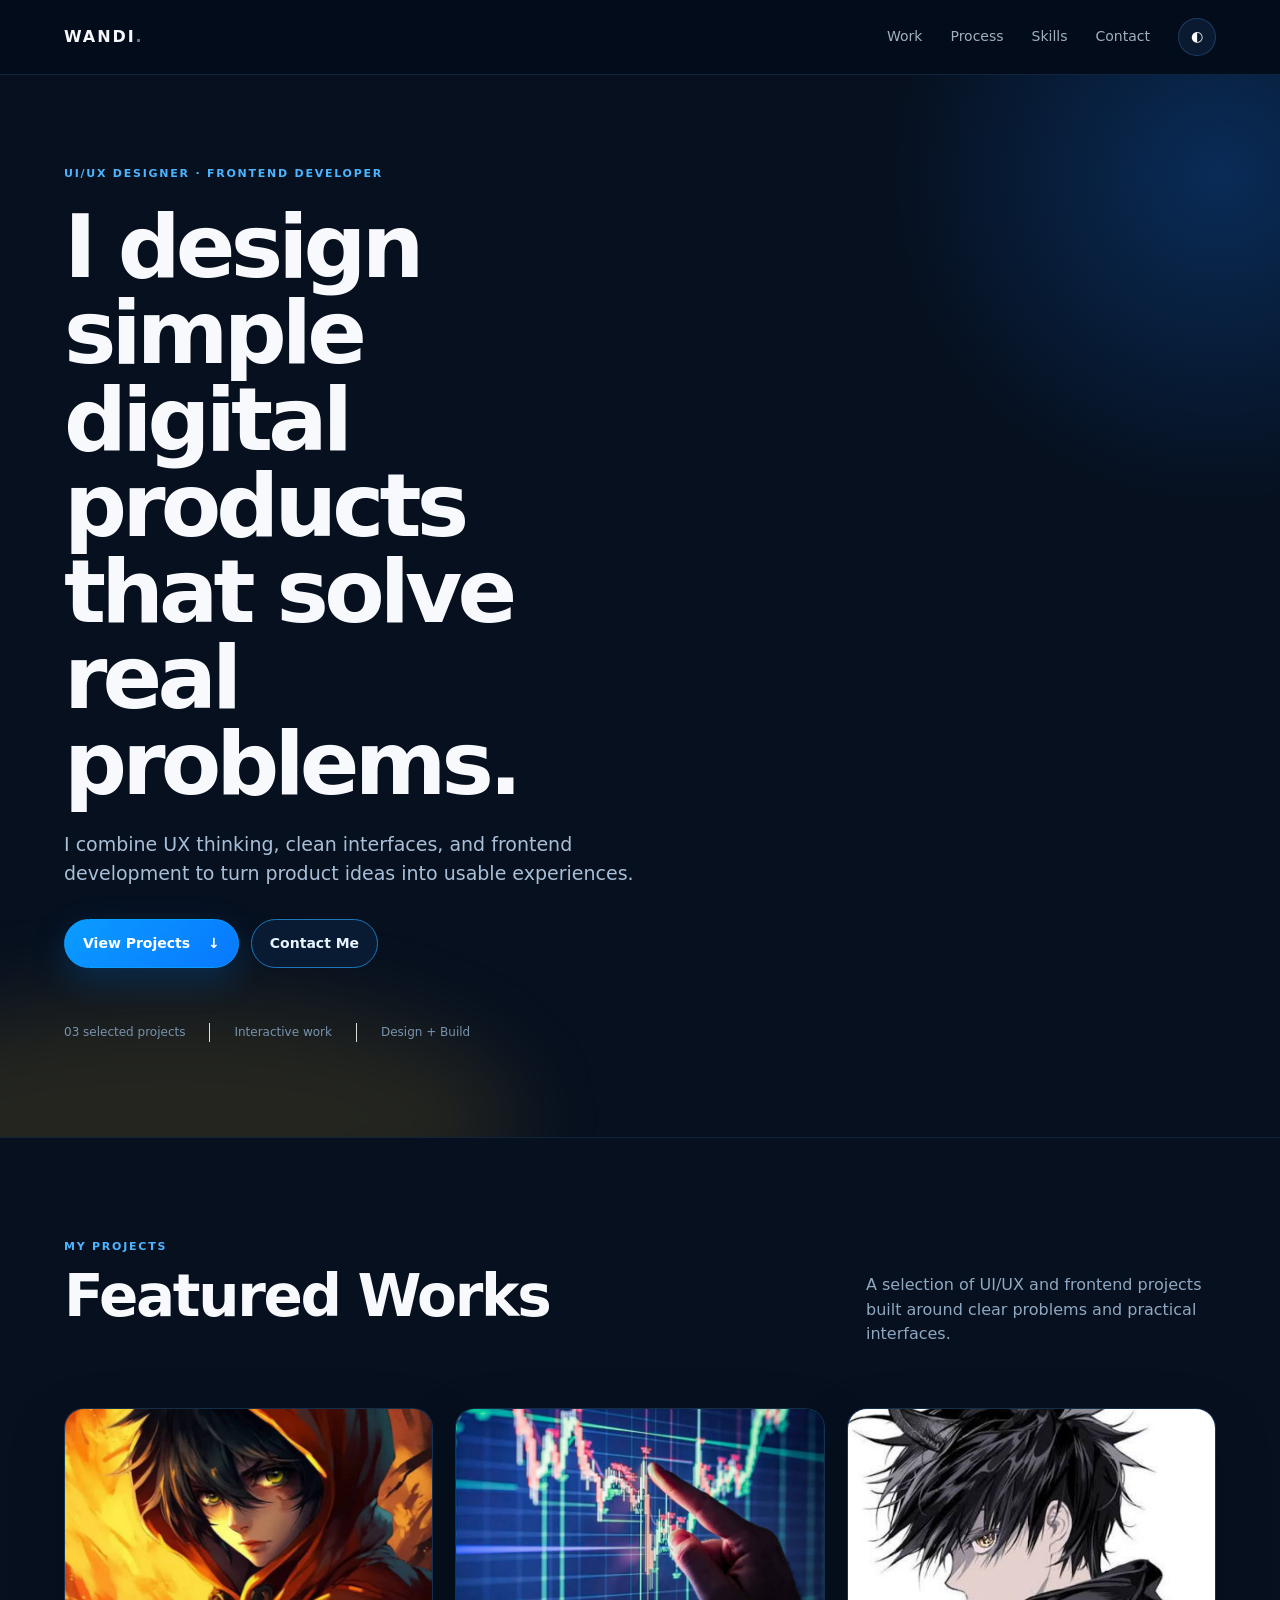
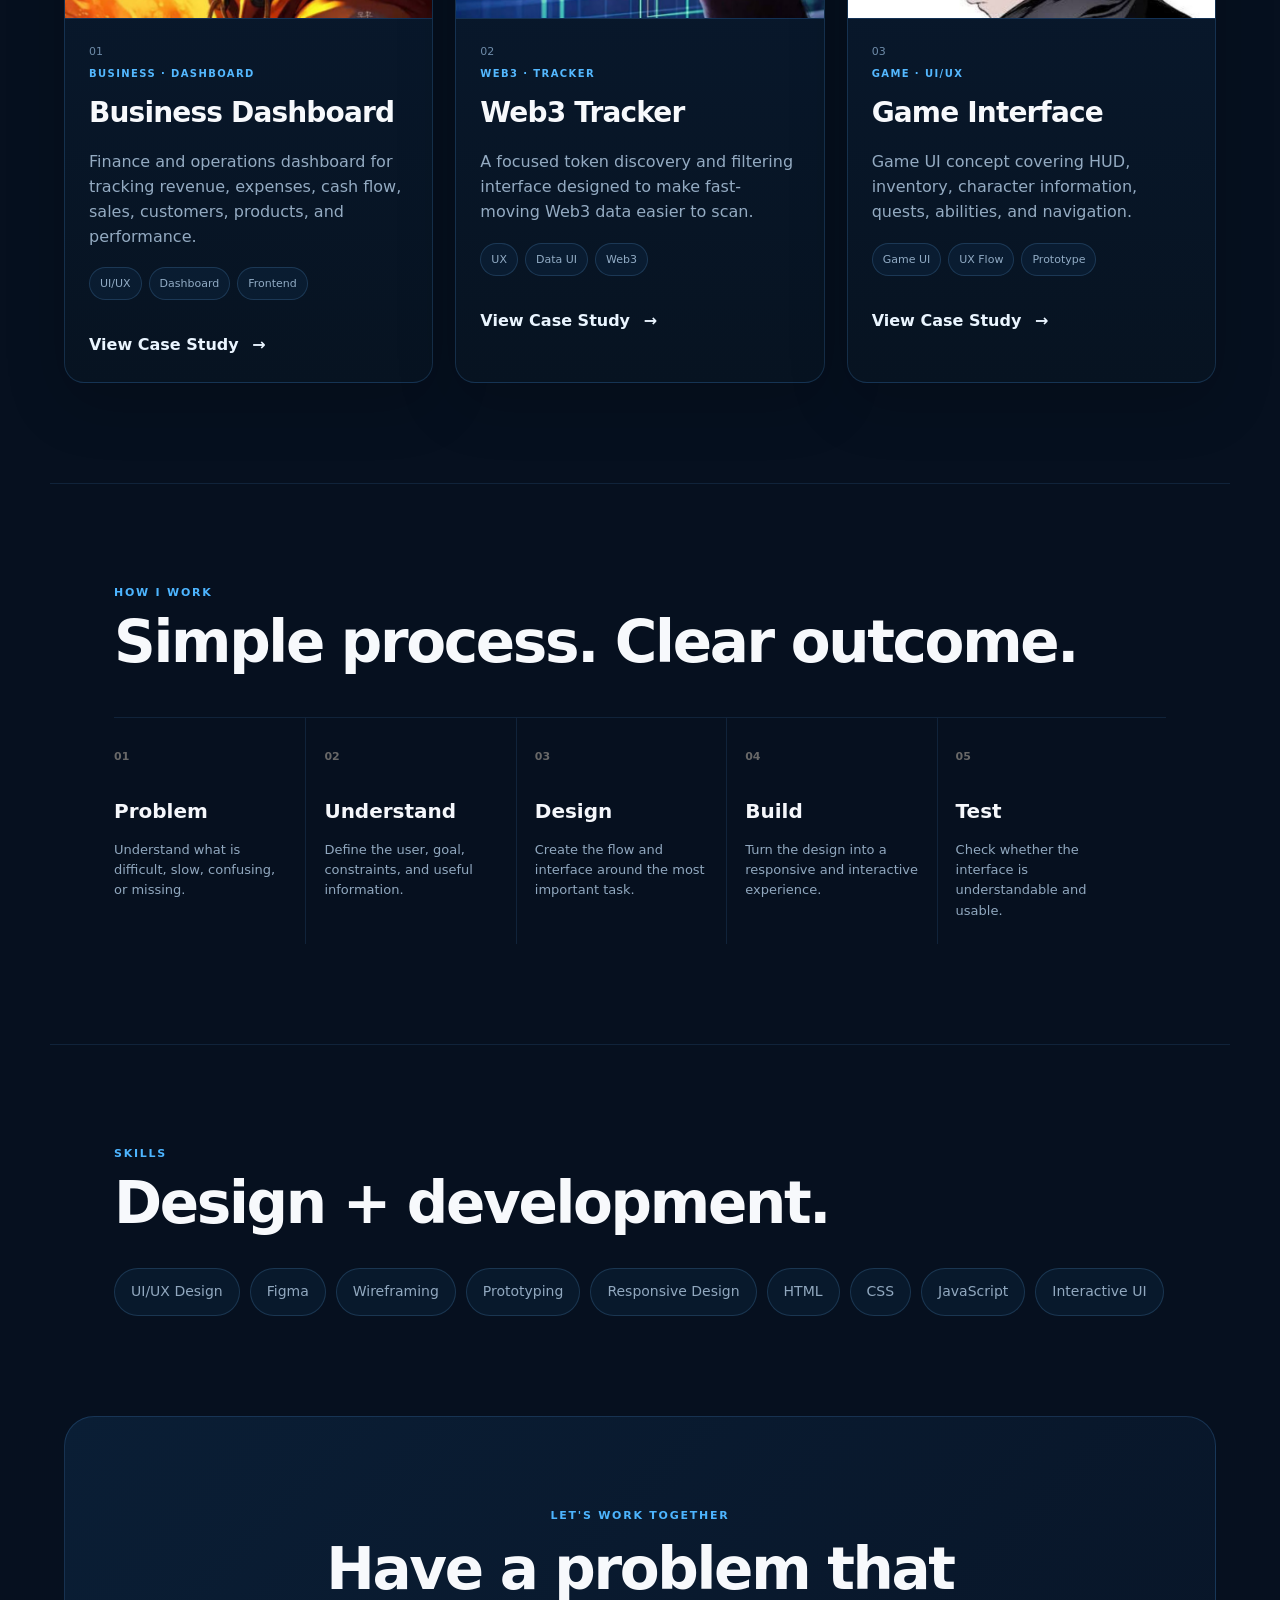
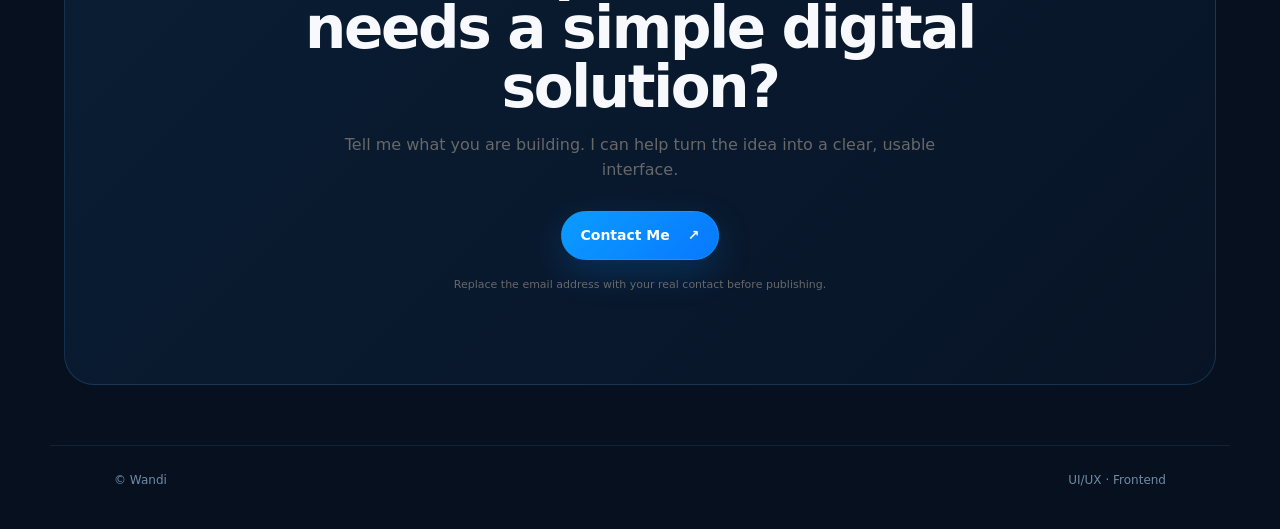
==== uiux-portfolio/index.html @ fa4d6c48 "Add interactive UI UX portfolio and project demos" ====
<!DOCTYPE html>
<html lang="en">
<head>
  <meta charset="UTF-8">
  <meta name="viewport" content="width=device-width, initial-scale=1.0">
  <meta name="description" content="Wandi — UI/UX Designer & Frontend Developer portfolio.">
  <title>Wandi — UI/UX Designer & Frontend Developer</title>
  <link rel="stylesheet" href="style.css">
</head>
<body>
  <header class="site-header">
    <a class="logo" href="#top">WANDI<span>.</span></a>
    <button class="menu-toggle" aria-label="Open menu" aria-expanded="false">☰</button>
    <nav class="nav" aria-label="Main navigation">
      <a href="#work">Work</a>
      <a href="#process">Process</a>
      <a href="#skills">Skills</a>
      <a href="#contact">Contact</a>
      <button id="themeToggle" class="theme-toggle" type="button" aria-label="Toggle theme">◐</button>
    </nav>
  </header>

  <main id="top">
    <section class="hero">
      <div class="hero-content">
        <div class="eyebrow">UI/UX DESIGNER · FRONTEND DEVELOPER</div>
        <h1>I design simple digital products that solve real problems.</h1>
        <p class="hero-copy">I combine UX thinking, clean interfaces, and frontend development to turn product ideas into usable experiences.</p>
        <div class="actions">
          <a class="btn primary" href="#work">View Projects <span>↓</span></a>
          <a class="btn secondary" href="#contact">Contact Me</a>
        </div>
        <div class="proof-strip">
          <span>03 selected projects</span>
          <span>Interactive work</span>
          <span>Design + Build</span>
        </div>
      </div>

      <div class="hero-visual" aria-label="Portfolio visual gallery">
        <div class="hero-gallery">
          <div class="hero-image hero-image-main"><img src="assets/hero-blue-gold-1.jpg" alt="Blue and gold abstract design" loading="eager"></div>
          <div class="hero-image hero-image-two"><img src="assets/hero-blue-gold-2.jpg" alt="Blue and gold flowing abstract design" loading="eager"></div>
          <div class="hero-image hero-image-three"><img src="assets/hero-blue-gold-3.jpg" alt="Light blue and gold abstract design" loading="eager"></div>
          <div class="hero-image hero-image-four"><img src="assets/hero-blue-gold-4.jpg" alt="Dark blue and gold wave design" loading="eager"></div>
        </div>
      </div>
    </section>

    <section id="work" class="section work-section">
      <div class="section-head">
        <div>
          <div class="eyebrow">MY PROJECTS</div>
          <h2>Featured Works</h2>
        </div>
        <p>A selection of UI/UX and frontend projects built around clear problems and practical interfaces.</p>
      </div>
      <div class="project-grid">
        <article class="project-card">
          <div class="project-image"><img src="assets/business-dashboard.jpg?v=3" alt="Business Dashboard project preview" loading="lazy"></div>
          <div class="project-card-body">
            <div class="project-number">01</div><div class="project-meta">BUSINESS · DASHBOARD</div>
            <h3>Business Dashboard</h3>
            <p>Finance and operations dashboard for tracking revenue, expenses, cash flow, sales, customers, products, and performance.</p>
            <div class="tags"><span>UI/UX</span><span>Dashboard</span><span>Frontend</span></div>
            <button class="text-btn project-open" data-project="business">View Case Study <span>→</span></button>
          </div>
        </article>
        <article class="project-card">
          <div class="project-image"><img src="assets/web3-tracker.jpg?v=3" alt="Web3 Tracker project preview" loading="lazy"></div>
          <div class="project-card-body">
            <div class="project-number">02</div><div class="project-meta">WEB3 · TRACKER</div>
            <h3>Web3 Tracker</h3>
            <p>A focused token discovery and filtering interface designed to make fast-moving Web3 data easier to scan.</p>
            <div class="tags"><span>UX</span><span>Data UI</span><span>Web3</span></div>
            <button class="text-btn project-open" data-project="web3">View Case Study <span>→</span></button>
          </div>
        </article>
        <article class="project-card">
          <div class="project-image"><img src="assets/game-interface.jpg?v=3" alt="Game Interface project preview" loading="lazy"></div>
          <div class="project-card-body">
            <div class="project-number">03</div><div class="project-meta">GAME · UI/UX</div>
            <h3>Game Interface</h3>
            <p>Game UI concept covering HUD, inventory, character information, quests, abilities, and navigation.</p>
            <div class="tags"><span>Game UI</span><span>UX Flow</span><span>Prototype</span></div>
            <button class="text-btn project-open" data-project="game">View Case Study <span>→</span></button>
          </div>
        </article>
      </div>
    </section>

    <section id="process" class="section process-section">
      <div class="eyebrow">HOW I WORK</div><h2>Simple process. Clear outcome.</h2>
      <div class="process-grid">
        <div><b>01</b><h3>Problem</h3><p>Understand what is difficult, slow, confusing, or missing.</p></div>
        <div><b>02</b><h3>Understand</h3><p>Define the user, goal, constraints, and useful information.</p></div>
        <div><b>03</b><h3>Design</h3><p>Create the flow and interface around the most important task.</p></div>
        <div><b>04</b><h3>Build</h3><p>Turn the design into a responsive and interactive experience.</p></div>
        <div><b>05</b><h3>Test</h3><p>Check whether the interface is understandable and usable.</p></div>
      </div>
    </section>

    <section id="skills" class="section skills-section">
      <div class="eyebrow">SKILLS</div><h2>Design + development.</h2>
      <div class="skill-list">
        <span>UI/UX Design</span><span>Figma</span><span>Wireframing</span><span>Prototyping</span><span>Responsive Design</span><span>HTML</span><span>CSS</span><span>JavaScript</span><span>Interactive UI</span>
      </div>
    </section>

    <section id="contact" class="contact">
      <div class="eyebrow">LET'S WORK TOGETHER</div><h2>Have a problem that needs a simple digital solution?</h2>
      <p>Tell me what you are building. I can help turn the idea into a clear, usable interface.</p>
      <a class="btn primary" href="mailto:your-email@example.com">Contact Me <span>↗</span></a>
      <small>Replace the email address with your real contact before publishing.</small>
    </section>
  </main>

  <footer><span>© <span id="year"></span> Wandi</span><span>UI/UX · Frontend</span></footer>

  <div class="modal" id="projectModal" aria-hidden="true">
    <div class="modal-backdrop" data-close></div>
    <div class="modal-panel" role="dialog" aria-modal="true" aria-labelledby="modalTitle">
      <button class="modal-close" data-close aria-label="Close">×</button>
      <div class="eyebrow" id="modalType"></div><h2 id="modalTitle"></h2>
      <div class="case-grid">
        <div><span>PROBLEM</span><p id="modalProblem"></p></div><div><span>SOLUTION</span><p id="modalSolution"></p></div>
        <div><span>WHAT I BUILT</span><p id="modalBuilt"></p></div><div><span>EVIDENCE</span><p id="modalEvidence"></p></div>
      </div>
      <a id="modalDemo" class="btn primary" href="#" target="_blank" rel="noopener">Open Demo ↗</a>
    </div>
  </div>
  <script src="script.js"></script>
</body>
</html>
---- uiux-portfolio/style.css ----
*{box-sizing:border-box}
:root{--bg:#f7f7f5;--surface:#fff;--text:#111;--muted:#686868;--line:#deded8;--accent:#111;--shadow:0 20px 60px rgba(0,0,0,.08)}
body.dark{--bg:#0d0d0d;--surface:#151515;--text:#f5f5f2;--muted:#a5a5a0;--line:#30302e;--accent:#f5f5f2;--shadow:0 20px 60px rgba(0,0,0,.35)}
html{scroll-behavior:smooth}body{margin:0;background:var(--bg);color:var(--text);font-family:Inter,ui-sans-serif,system-ui,-apple-system,BlinkMacSystemFont,"Segoe UI",sans-serif;line-height:1.55;transition:background .25s,color .25s}a{color:inherit;text-decoration:none}button{font:inherit;color:inherit}
.site-header{position:sticky;top:0;z-index:20;display:flex;align-items:center;justify-content:space-between;padding:18px 5vw;border-bottom:1px solid var(--line);background:color-mix(in srgb,var(--bg) 88%,transparent);backdrop-filter:blur(14px)}.logo{font-weight:900;letter-spacing:.12em}.logo span{opacity:.45}.nav{display:flex;align-items:center;gap:28px;font-size:14px}.nav a{opacity:.75}.nav a:hover{opacity:1}.theme-toggle,.menu-toggle{border:1px solid var(--line);background:var(--surface);border-radius:50%;width:38px;height:38px;cursor:pointer}.menu-toggle{display:none}
.hero{max-width:1180px;margin:auto;padding:80px 5vw 70px;min-height:78vh;display:grid;grid-template-columns:minmax(0,1.05fr) minmax(360px,.95fr);gap:55px;align-items:center}.hero-content{min-width:0}.hero h1{font-size:clamp(48px,7vw,86px);line-height:.98;letter-spacing:-.055em;max-width:900px;margin:22px 0}.hero-copy{font-size:19px;color:var(--muted);max-width:650px}.actions{display:flex;gap:12px;margin:30px 0}.btn{display:inline-flex;align-items:center;gap:18px;border:1px solid var(--line);padding:13px 18px;border-radius:999px;font-weight:700;font-size:14px;cursor:pointer}.btn.primary{background:var(--accent);color:var(--bg);border-color:var(--accent)}.btn.secondary{background:var(--surface)}.proof-strip{display:flex;gap:24px;margin-top:55px;color:var(--muted);font-size:12px}.proof-strip span+span{padding-left:24px;border-left:1px solid var(--line)}
.hero-visual{display:flex;align-items:center;justify-content:center;min-width:0}.hero-gallery{width:min(100%,520px);aspect-ratio:1/1;position:relative}.hero-image{position:absolute;overflow:hidden;border:7px solid var(--bg);border-radius:24px;box-shadow:0 24px 60px rgba(0,0,0,.18);background:#0b2c67;transition:transform .25s,box-shadow .25s}.hero-image img{width:100%;height:100%;display:block;object-fit:cover}.hero-image-main{width:72%;height:70%;left:0;top:8%;transform:rotate(-3deg);z-index:2}.hero-image-two{width:62%;height:60%;right:0;top:0;transform:rotate(5deg);z-index:1}.hero-image-three{width:58%;height:57%;left:7%;bottom:0;transform:rotate(3deg);z-index:3}.hero-image-four{width:62%;height:54%;right:0;bottom:3%;transform:rotate(-5deg);z-index:4}.hero-gallery:hover .hero-image-main{transform:rotate(-2deg) translateY(-4px)}.hero-gallery:hover .hero-image-two{transform:rotate(4deg) translateY(-5px)}.hero-gallery:hover .hero-image-three{transform:rotate(2deg) translateY(4px)}.hero-gallery:hover .hero-image-four{transform:rotate(-4deg) translateY(3px)}
.eyebrow{font-size:11px;letter-spacing:.16em;font-weight:800;color:var(--muted)}.section{max-width:1180px;margin:auto;padding:100px 5vw}.section-head{display:flex;justify-content:space-between;gap:50px;margin-bottom:45px}.section h2,.contact h2{font-size:clamp(34px,5vw,58px);line-height:1.02;letter-spacing:-.04em;margin:12px 0}.section-head>p{max-width:350px;color:var(--muted);margin-top:35px}
.project-grid{display:grid;grid-template-columns:repeat(2,1fr);gap:18px}.project-card{min-height:420px;background:var(--surface);border:1px solid var(--line);padding:30px;display:flex;flex-direction:column;border-radius:22px;transition:transform .2s,box-shadow .2s}.project-card:hover{transform:translateY(-5px);box-shadow:var(--shadow)}.project-card.featured{grid-column:span 2;min-height:460px}.project-number{font-size:12px;color:var(--muted)}.project-meta{font-size:11px;letter-spacing:.13em;font-weight:800;color:var(--muted);margin-top:auto}.project-card h3{font-size:34px;letter-spacing:-.03em;margin:10px 0}.project-card p{color:var(--muted);max-width:650px}.tags{display:flex;gap:7px;flex-wrap:wrap;margin:18px 0}.tags span,.skill-list span{border:1px solid var(--line);padding:7px 10px;border-radius:999px;font-size:11px;color:var(--muted)}.text-btn{align-self:flex-start;border:0;background:none;padding:0;margin-top:15px;font-weight:800;cursor:pointer}.text-btn span{margin-left:8px}
.process-section{border-top:1px solid var(--line)}.process-grid{display:grid;grid-template-columns:repeat(5,1fr);border-top:1px solid var(--line);margin-top:45px}.process-grid>div{padding:25px 18px 10px 0;border-right:1px solid var(--line);margin-right:18px}.process-grid>div:last-child{border-right:0}.process-grid b{font-size:11px;color:var(--muted)}.process-grid h3{font-size:20px;margin:28px 0 8px}.process-grid p{font-size:13px;color:var(--muted)}.skill-list{display:flex;flex-wrap:wrap;gap:10px;margin-top:35px}.skill-list span{font-size:14px;padding:12px 16px}.contact{margin:0 5vw 60px;padding:90px 8%;background:var(--surface);border:1px solid var(--line);border-radius:30px;text-align:center}.contact h2{max-width:800px;margin:16px auto}.contact p{color:var(--muted);max-width:600px;margin:0 auto 28px}.contact small{display:block;color:var(--muted);margin-top:16px;font-size:11px}footer{max-width:1180px;margin:auto;padding:25px 5vw 40px;display:flex;justify-content:space-between;color:var(--muted);font-size:12px;border-top:1px solid var(--line)}
.modal{position:fixed;inset:0;z-index:50;display:none}.modal.open{display:block}.modal-backdrop{position:absolute;inset:0;background:rgba(0,0,0,.55)}.modal-panel{position:relative;z-index:1;background:var(--surface);color:var(--text);width:min(760px,92vw);max-height:88vh;overflow:auto;margin:6vh auto;padding:40px;border-radius:26px;box-shadow:var(--shadow)}.modal-close{position:absolute;right:18px;top:14px;border:0;background:none;font-size:30px;cursor:pointer}.case-grid{display:grid;grid-template-columns:1fr 1fr;gap:18px;margin:30px 0}.case-grid>div{border-top:1px solid var(--line);padding-top:15px}.case-grid span{font-size:10px;font-weight:800;letter-spacing:.12em;color:var(--muted)}.case-grid p{color:var(--muted);font-size:14px}.modal-panel .btn{margin-top:5px}
@media(max-width:760px){.site-header{padding:14px 5vw}.menu-toggle{display:block}.nav{display:none;position:absolute;left:0;right:0;top:70px;background:var(--bg);border-bottom:1px solid var(--line);padding:20px 5vw;flex-direction:column;align-items:flex-start}.nav.open{display:flex}.hero{padding-top:65px;min-height:auto;grid-template-columns:1fr;gap:28px}.hero-visual{order:2}.hero-gallery{width:min(94vw,440px)}.hero h1{font-size:52px}.hero-copy{font-size:17px}.proof-strip{flex-direction:column;gap:8px}.proof-strip span+span{border:0;padding:0}.section{padding:75px 5vw}.section-head{display:block}.section-head>p{margin-top:20px}.project-grid{grid-template-columns:1fr}.project-card.featured{grid-column:auto}.project-card{min-height:390px}.process-grid{grid-template-columns:1fr}.process-grid>div{border-right:0;border-bottom:1px solid var(--line);margin:0;padding:22px 0}.case-grid{grid-template-columns:1fr}.modal-panel{padding:30px 24px}.contact{margin:0 5vw 40px;padding:60px 25px}footer{padding-left:5vw;padding-right:5vw}}

/* PROJECT VISUALS — one image per project */
body{background:#06101f;color:#f5f7fb}
body.dark{background:#06101f;color:#f5f7fb}
.site-header{border-bottom-color:rgba(90,170,255,.16);background:rgba(3,12,26,.78)}
.logo{color:#f5f7fb}.nav a{color:#d7e5f6}.theme-toggle,.menu-toggle{background:#0a1b31;border-color:rgba(90,170,255,.24);color:#fff}
.hero{max-width:1280px;min-height:68vh;padding-top:90px;padding-bottom:95px;position:relative;overflow:hidden}
.hero:before{content:"";position:absolute;width:720px;height:720px;right:-300px;top:-260px;background:radial-gradient(circle,rgba(20,126,255,.25),transparent 65%);pointer-events:none}
.hero:after{content:"";position:absolute;width:700px;height:240px;left:-180px;bottom:-100px;border-radius:50%;background:rgba(255,190,35,.12);filter:blur(45px);pointer-events:none}
.hero-content{position:relative;z-index:2}.hero-visual{display:none}
.eyebrow{color:#4db5ff}.hero h1{font-size:clamp(52px,7vw,88px);max-width:800px;color:#f7f9fc}.hero h1::first-line{color:#f7f9fc}.hero-copy{color:#a9bfd8;max-width:620px}.btn{border-color:#1d77bd}.btn.primary{background:linear-gradient(135deg,#0b9cff,#0878ff);color:#fff;border-color:#0b9cff;box-shadow:0 12px 35px rgba(0,137,255,.22)}.btn.secondary{background:#081b32;color:#e8f3ff}.proof-strip{color:#7893ae}
.work-section{max-width:1280px;position:relative}.section{border-top:1px solid rgba(90,170,255,.12)}.section h2,.contact h2{color:#f7f9fc}.section-head>p{color:#8fa8c2}.project-grid{grid-template-columns:repeat(3,1fr);gap:22px}.project-card,.project-card.featured{grid-column:auto;min-height:0;padding:0;overflow:hidden;background:linear-gradient(180deg,#091a30,#071321);border:1px solid rgba(78,155,229,.2);border-radius:20px;box-shadow:0 20px 60px rgba(0,0,0,.18)}.project-card:hover{transform:translateY(-6px);box-shadow:0 25px 70px rgba(0,112,255,.12)}.project-image{height:210px;overflow:hidden;background:#061a33;border-bottom:1px solid rgba(78,155,229,.18)}.project-image img{width:100%;height:100%;display:block;object-fit:cover;transition:transform .35s ease}.project-card:hover .project-image img{transform:scale(1.04)}.project-card-body{padding:24px}.project-number{font-size:11px;color:#6e8ba8}.project-meta{margin-top:6px;color:#54b8ff;font-size:10px;letter-spacing:.14em}.project-card h3{color:#f7f9fc;font-size:28px;margin:9px 0}.project-card p{color:#94abc2}.tags span{border-color:rgba(100,170,230,.2);color:#91abc4;background:rgba(15,45,76,.35)}.text-btn{color:#eaf5ff}.process-section,.skills-section{border-top-color:rgba(90,170,255,.12)}.process-grid{border-top-color:rgba(90,170,255,.12)}.process-grid>div{border-right-color:rgba(90,170,255,.12)}.process-grid p,.skill-list span{color:#91a8bf}.skill-list span{border-color:rgba(100,170,230,.2);background:#08192c}.contact{background:linear-gradient(135deg,#0a1e35,#081426);border-color:rgba(90,170,255,.18)}footer{border-top-color:rgba(90,170,255,.12);color:#718ba4}.modal-panel{background:#09192d;color:#f5f7fb;border:1px solid rgba(90,170,255,.18)}.case-grid>div{border-top-color:rgba(90,170,255,.14)}.case-grid p{color:#94abc2}
@media(max-width:900px){.project-grid{grid-template-columns:1fr 1fr}.project-card:last-child{grid-column:1/-1;max-width:none}}
@media(max-width:760px){.hero{padding-top:65px;min-height:auto}.project-grid{grid-template-columns:1fr}.project-card:last-child{grid-column:auto}.project-image{height:220px}.hero h1{font-size:50px}}


/* Project-specific image framing */
.project-card:nth-child(1) .project-image img {
  object-position: center;
}
.project-card:nth-child(2) .project-image img {
  object-position: center;
}
.project-card:nth-child(3) .project-image img {
  object-position: center 30%;
}

/* PROJECT IMAGE SWAP */
.project-card:nth-child(1) .project-image img {
  content: url("assets/web3-tracker.jpg");
}

.project-card:nth-child(2) .project-image img {
  content: url("assets/business-dashboard.jpg");
}

.project-card:nth-child(3) .project-image img {
  content: url("assets/game-interface.jpg");
}

/* =========================================================
   CASE STUDY MODAL
   ========================================================= */

body.case-study-open {
  overflow: hidden;
}

.wandi-case-study-modal {
  position: fixed;
  inset: 0;
  z-index: 99999;
  display: flex;
  align-items: center;
  justify-content: center;
  padding: 24px;
  opacity: 0;
  visibility: hidden;
  transition: opacity .25s ease, visibility .25s ease;
}

.wandi-case-study-modal.is-open {
  opacity: 1;
  visibility: visible;
}

.wandi-case-study-backdrop {
  position: absolute;
  inset: 0;
  background: rgba(2, 7, 18, .82);
  backdrop-filter: blur(12px);
}

.wandi-case-study-dialog {
  position: relative;
  width: min(760px, 100%);
  max-height: 88vh;
  overflow-y: auto;
  padding: 42px;
  border: 1px solid rgba(72, 151, 255, .28);
  border-radius: 24px;
  background:
    radial-gradient(circle at top right, rgba(24, 111, 255, .16), transparent 35%),
    linear-gradient(145deg, #0b1428, #050914);
  box-shadow: 0 30px 100px rgba(0,0,0,.55);
  transform: translateY(20px) scale(.98);
  transition: transform .25s ease;
}

.wandi-case-study-modal.is-open .wandi-case-study-dialog {
  transform: translateY(0) scale(1);
}

.wandi-case-study-close {
  position: absolute;
  top: 16px;
  right: 18px;
  width: 40px;
  height: 40px;
  border: 1px solid rgba(255,255,255,.12);
  border-radius: 50%;
  background: rgba(255,255,255,.06);
  color: #fff;
  font-size: 25px;
  line-height: 1;
  cursor: pointer;
}

.wandi-case-study-close:hover {
  background: rgba(255,255,255,.12);
}

.wandi-case-study-category {
  margin-bottom: 10px;
  color: #58a6ff;
  font-size: 12px;
  font-weight: 700;
  letter-spacing: .14em;
  text-transform: uppercase;
}

.wandi-case-study-title {
  margin: 0 0 32px;
  color: #fff;
  font-size: clamp(30px, 5vw, 48px);
  line-height: 1.05;
}

.wandi-case-study-content {
  display: grid;
  gap: 26px;
}

.wandi-case-study-content section {
  padding: 20px;
  border: 1px solid rgba(255,255,255,.08);
  border-radius: 16px;
  background: rgba(255,255,255,.035);
}

.wandi-case-study-label {
  display: block;
  margin-bottom: 10px;
  color: #d8a84e;
  font-size: 11px;
  font-weight: 800;
  letter-spacing: .12em;
}

.wandi-case-study-content p {
  margin: 0;
  color: rgba(255,255,255,.76);
  font-size: 15px;
  line-height: 1.75;
}

.wandi-case-study-built {
  display: grid;
  grid-template-columns: repeat(2, minmax(0,1fr));
  gap: 10px 24px;
  margin: 0;
  padding-left: 20px;
  color: rgba(255,255,255,.78);
}

.wandi-case-study-built li {
  line-height: 1.6;
}

@media (max-width: 600px) {
  .wandi-case-study-modal {
    padding: 12px;
  }

  .wandi-case-study-dialog {
    padding: 32px 20px 24px;
    border-radius: 20px;
    max-height: 92vh;
  }

  .wandi-case-study-built {
    grid-template-columns: 1fr;
  }
}
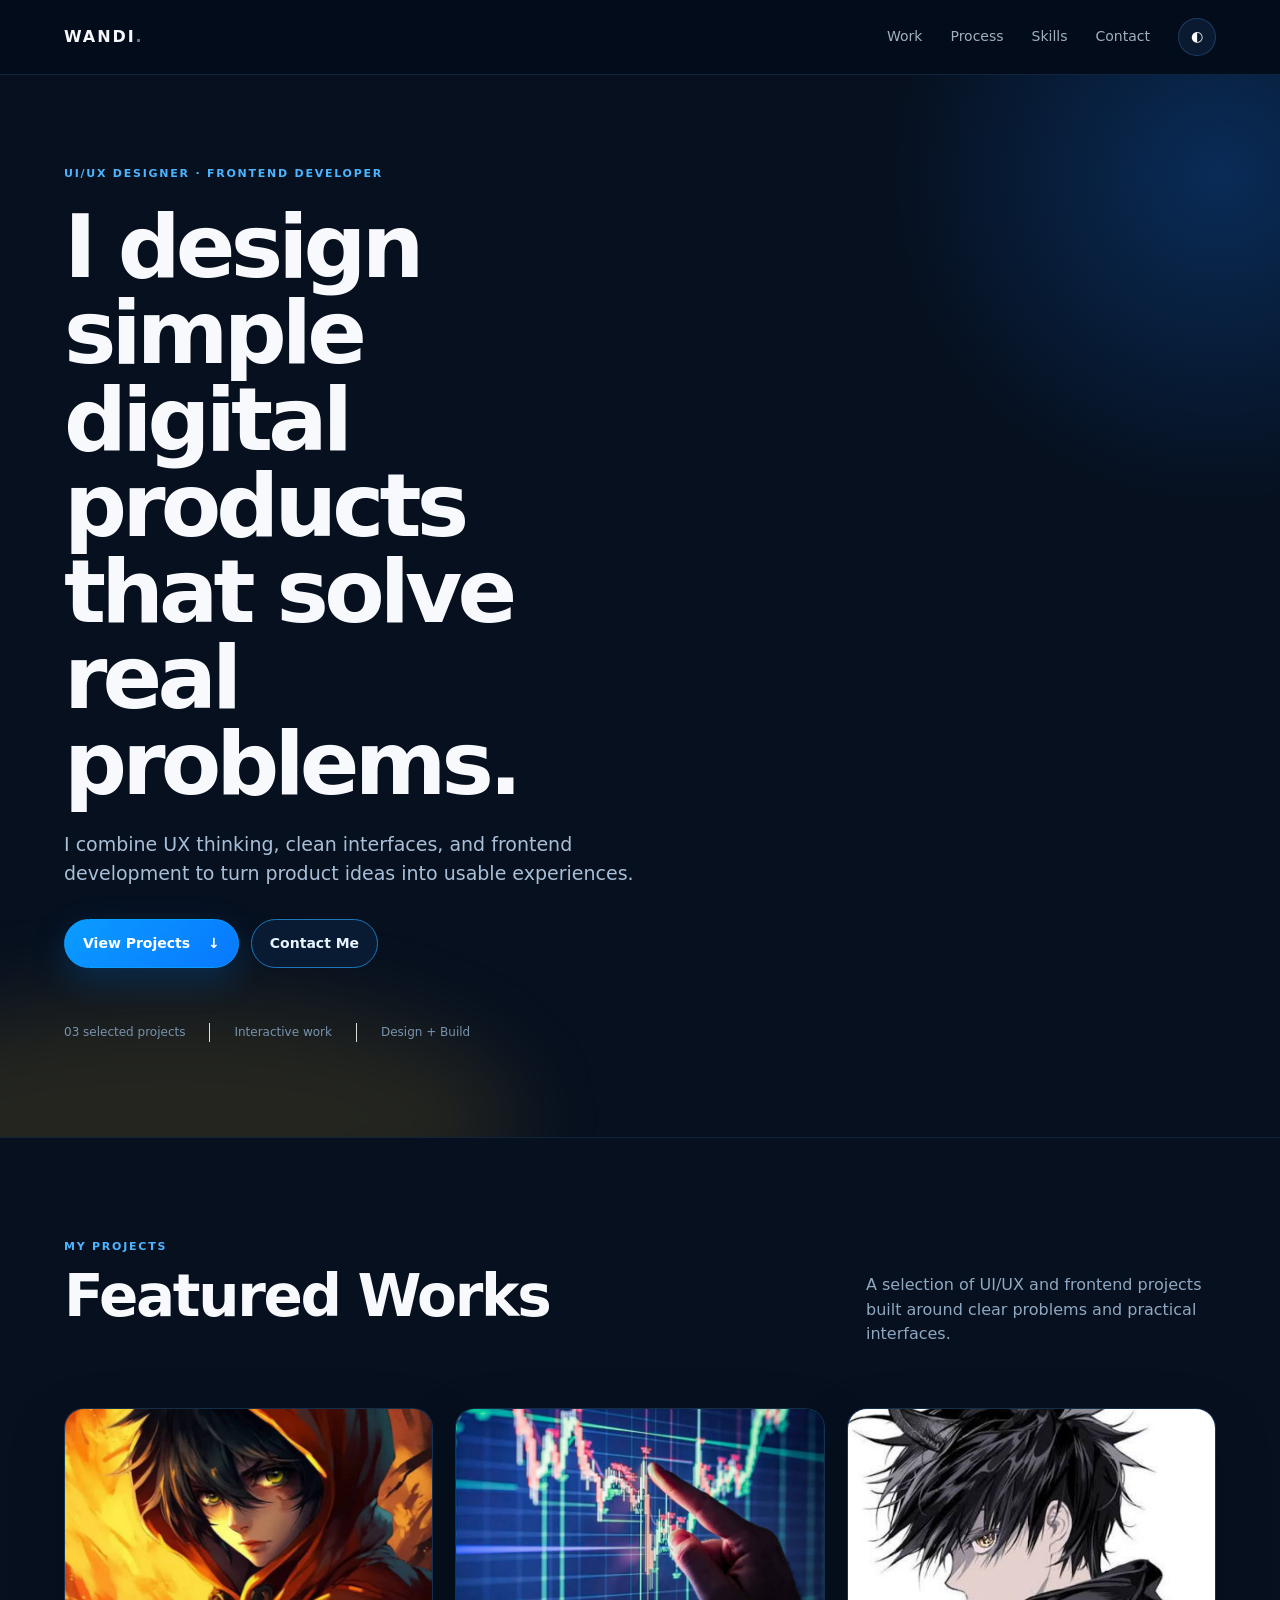
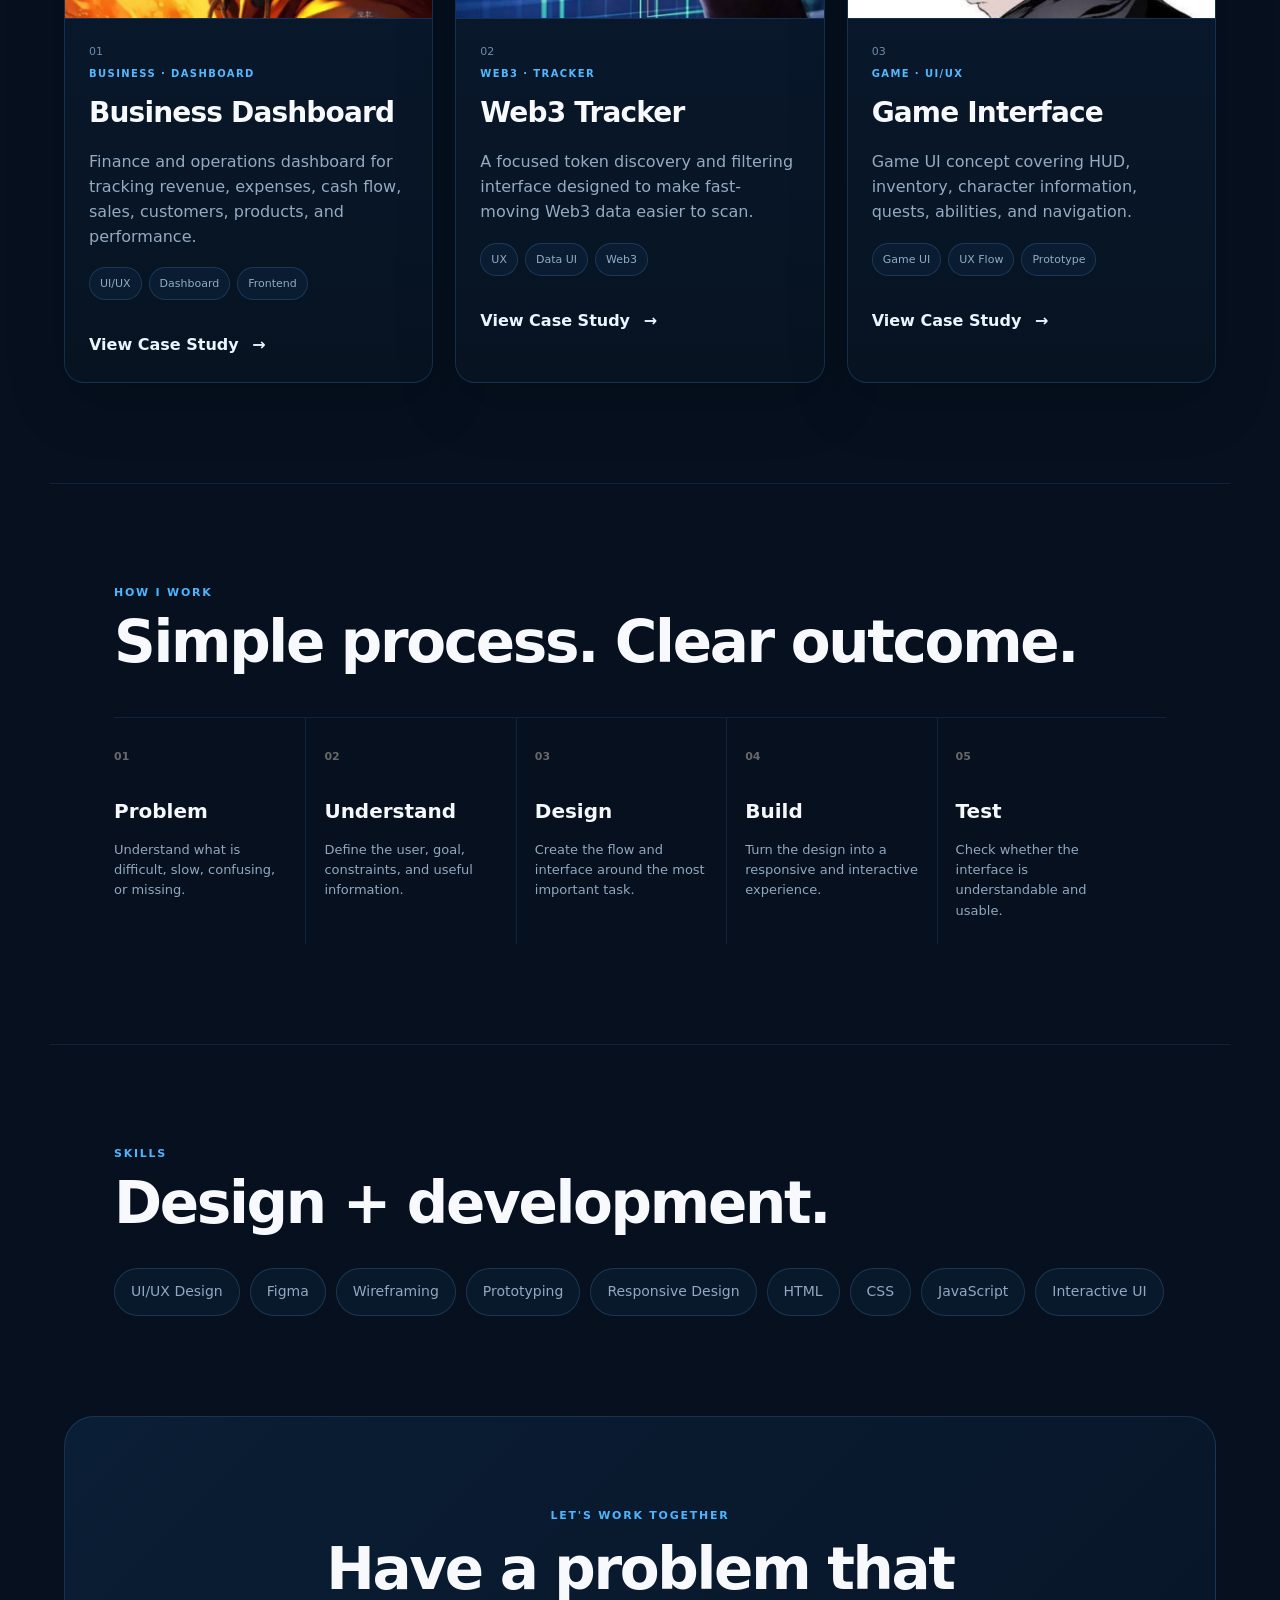
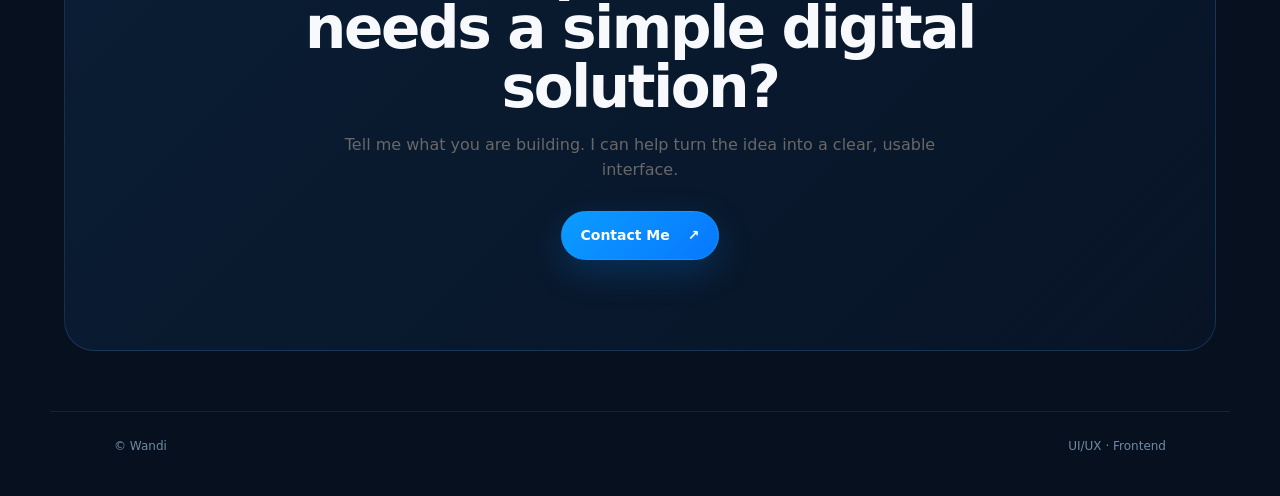
==== commit 272475be: "Update portfolio contact email" ====
--- a/uiux-portfolio/index.html
+++ b/uiux-portfolio/index.html
@@ -110,8 +110,8 @@
     <section id="contact" class="contact">
       <div class="eyebrow">LET'S WORK TOGETHER</div><h2>Have a problem that needs a simple digital solution?</h2>
       <p>Tell me what you are building. I can help turn the idea into a clear, usable interface.</p>
-      <a class="btn primary" href="mailto:your-email@example.com">Contact Me <span>↗</span></a>
-      <small>Replace the email address with your real contact before publishing.</small>
+      <a class="btn primary" href="mailto:wanzdaxs@gmail.com">Contact Me <span>↗</span></a>
+
     </section>
   </main>
 
